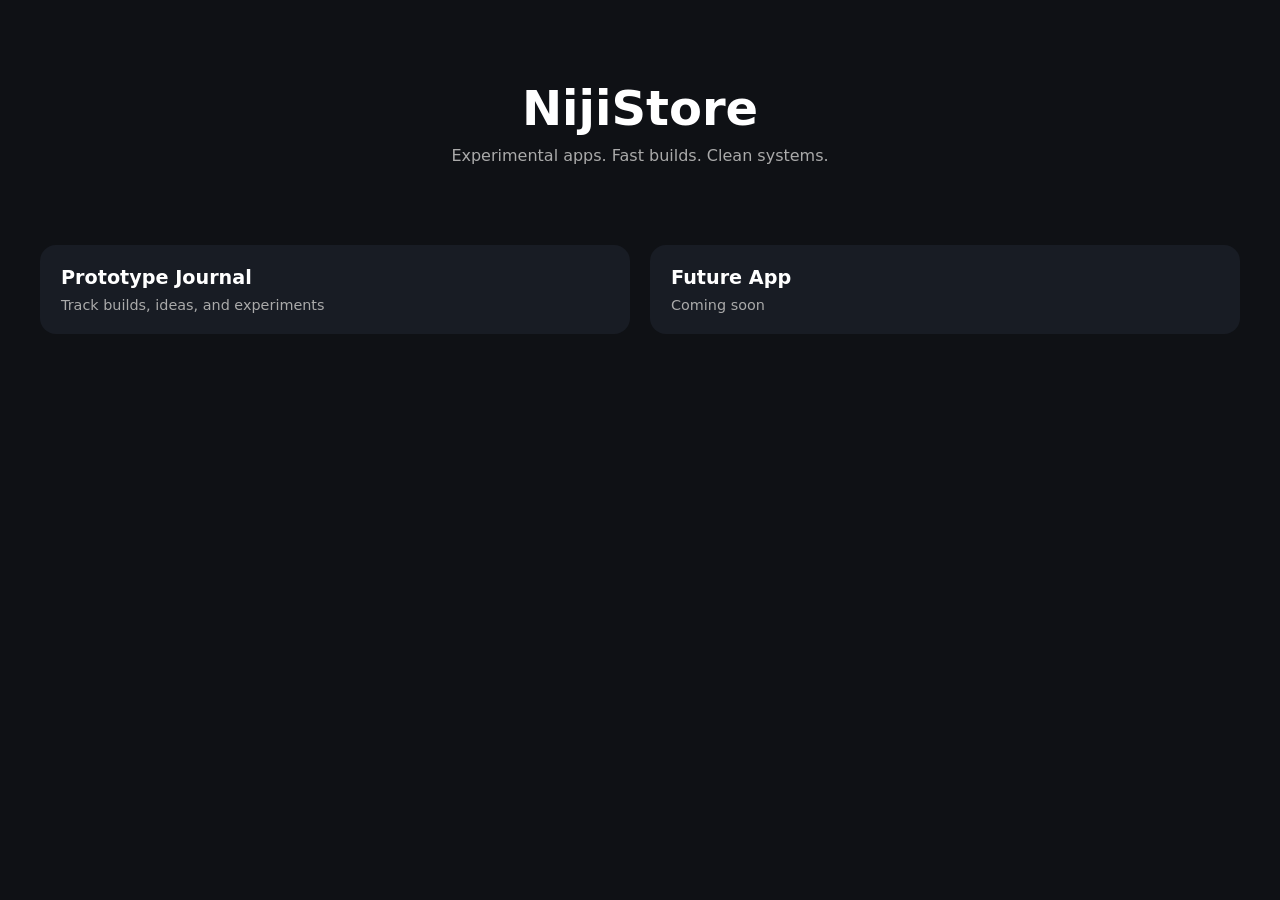
==== index.html @ 023519b2 "first commit" ====
<!DOCTYPE html>
<html lang="en">
<head>
  <meta charset="UTF-8" />
  <meta name="viewport" content="width=device-width, initial-scale=1.0"/>
  <title>NijiStore</title>
  <link rel="stylesheet" href="styles.css"/>
</head>
<body>

  <header class="hero">
    <h1>NijiStore</h1>
    <p>Experimental apps. Fast builds. Clean systems.</p>
  </header>

  <main class="apps" id="apps"></main>

  <script src="app.js"></script>
</body>
</html>
---- styles.css ----
* {
  margin: 0;
  padding: 0;
  box-sizing: border-box;
  font-family: system-ui;
}

body {
  background: #0f1115;
  color: #fff;
}

.hero {
  text-align: center;
  padding: 80px 20px 40px;
}

.hero h1 {
  font-size: 3rem;
  margin-bottom: 10px;
}

.hero p {
  color: #aaa;
}

.apps {
  display: grid;
  grid-template-columns: repeat(auto-fit, minmax(220px, 1fr));
  gap: 20px;
  padding: 40px;
}

.card {
  background: #181c24;
  border-radius: 16px;
  padding: 20px;
  cursor: pointer;
  transition: 0.2s ease;
  border: 1px solid transparent;
}

.card:hover {
  transform: translateY(-5px);
  border-color: #2a2f3a;
}

.card h2 {
  font-size: 1.2rem;
  margin-bottom: 8px;
}

.card p {
  font-size: 0.9rem;
  color: #aaa;
}
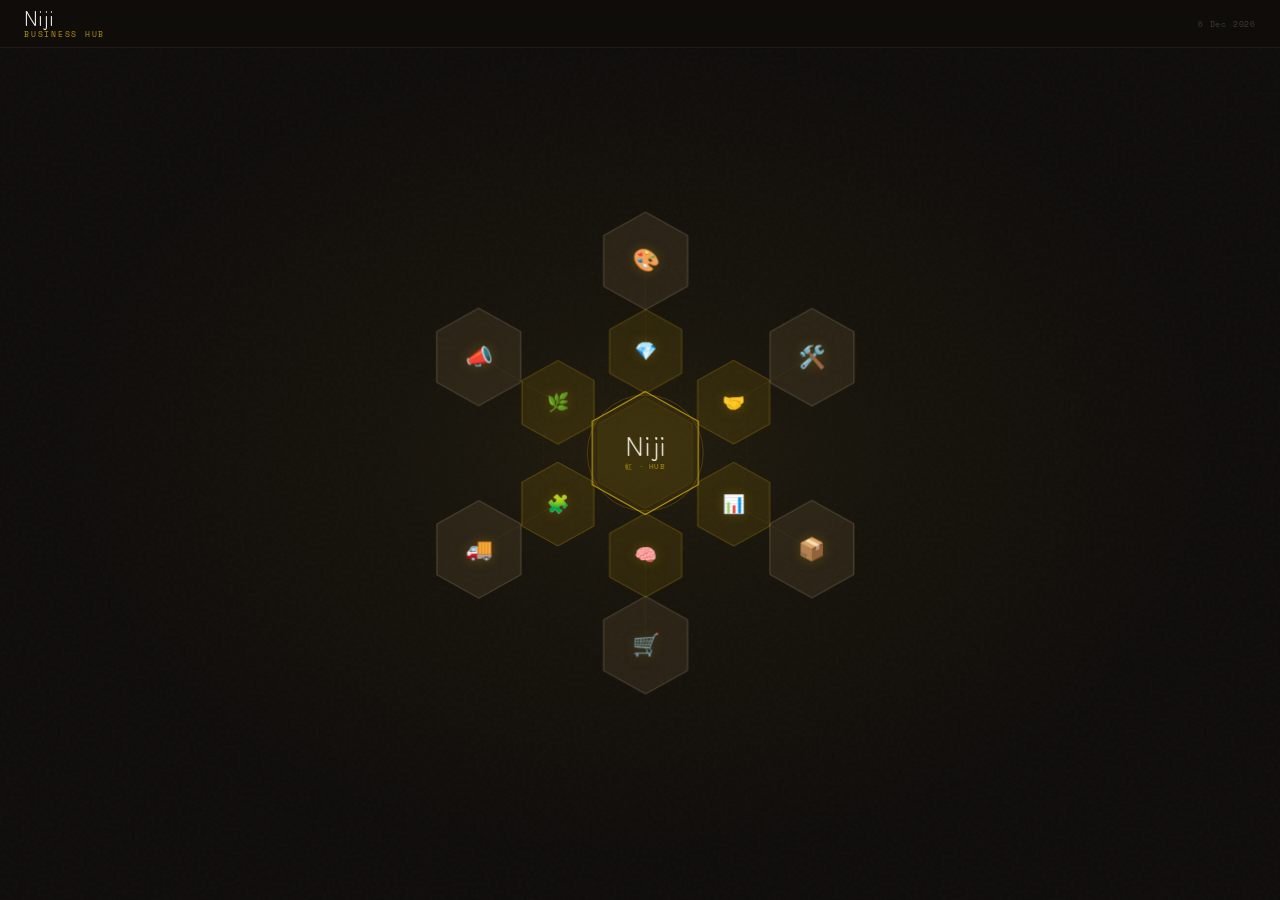
==== commit 625ecff3: "feat(frontend): refactor UI into modular hex system with physics-based interactions - split monolith" ====
--- a/index.html
+++ b/index.html
@@ -1,20 +1,31 @@
 <!DOCTYPE html>
 <html lang="en">
 <head>
-  <meta charset="UTF-8" />
-  <meta name="viewport" content="width=device-width, initial-scale=1.0"/>
-  <title>NijiStore</title>
-  <link rel="stylesheet" href="styles.css"/>
+<meta charset="UTF-8">
+<meta name="viewport" content="width=device-width, initial-scale=1.0, maximum-scale=1.0">
+<title>Niji — Business Hub</title>
+<link href="https://fonts.googleapis.com/css2?family=Cormorant+Garamond:ital,wght@0,300;0,400;0,600;1,300;1,400&family=Klee+One&family=Space+Mono:wght@400;700&display=swap" rel="stylesheet">
+<link rel="stylesheet" href="styles.css">
 </head>
 <body>
 
-  <header class="hero">
-    <h1>NijiStore</h1>
-    <p>Experimental apps. Fast builds. Clean systems.</p>
-  </header>
+<div class="top-bar">
+  <div>
+    <div class="top-brand">Niji</div>
+    <div class="top-sub">Business Hub</div>
+  </div>
+  <div class="top-date" id="top-date"></div>
+</div>
 
-  <main class="apps" id="apps"></main>
+<div class="stage">
+  <div class="hex-cluster" id="cluster"></div>
+</div>
 
-  <script src="app.js"></script>
+<div class="popup-overlay" id="popup-overlay">
+  <button class="popup-close" id="popup-close">✕</button>
+  <div class="popup-cluster" id="popup-cluster"></div>
+</div>
+
+<script src="app.js"></script>
 </body>
 </html>
--- a/styles.css
+++ b/styles.css
@@ -1,56 +1,249 @@
-* {
-  margin: 0;
-  padding: 0;
-  box-sizing: border-box;
-  font-family: system-ui;
-}
-
-body {
-  background: #0f1115;
-  color: #fff;
-}
-
-.hero {
-  text-align: center;
-  padding: 80px 20px 40px;
-}
-
-.hero h1 {
-  font-size: 3rem;
-  margin-bottom: 10px;
-}
-
-.hero p {
-  color: #aaa;
-}
-
-.apps {
-  display: grid;
-  grid-template-columns: repeat(auto-fit, minmax(220px, 1fr));
-  gap: 20px;
-  padding: 40px;
-}
-
-.card {
-  background: #181c24;
-  border-radius: 16px;
-  padding: 20px;
+:root {
+  --ink:     #0f0d0b;
+  --paper:   #f5f0e8;
+  --mid:     #c9b99a;
+  --accent:  #8b6f47;
+  --gold:    #b8960c;
+  --gold-lt: #d4af37;
+  --muted:   #7a7267;
+  --silver:  #d4d0c8;
+}
+
+*, *::before, *::after { margin: 0; padding: 0; box-sizing: border-box; }
+
+html, body {
+  width: 100%; height: 100%;
+  overflow: hidden;
+  background: var(--ink);
+  color: var(--paper);
+  font-family: 'Cormorant Garamond', serif;
+  user-select: none;
+}
+
+/* grain + glow */
+body::before {
+  content: '';
+  position: fixed; inset: 0; z-index: 0;
+  background:
+    radial-gradient(ellipse 70% 70% at 50% 50%, rgba(184,150,12,.07) 0%, transparent 65%),
+    radial-gradient(ellipse 40% 30% at 50% 50%, rgba(139,111,71,.06) 0%, transparent 50%);
+  pointer-events: none;
+}
+
+body::after {
+  content: '';
+  position: fixed; inset: 0; z-index: 0;
+  background-image: url("data:image/svg+xml,%3Csvg viewBox='0 0 256 256' xmlns='http://www.w3.org/2000/svg'%3E%3Cfilter id='n'%3E%3CfeTurbulence type='fractalNoise' baseFrequency='0.9' numOctaves='4' stitchTiles='stitch'/%3E%3C/filter%3E%3Crect width='100%25' height='100%25' filter='url(%23n)' opacity='0.045'/%3E%3C/svg%3E");
+  pointer-events: none; opacity: .6;
+}
+
+/* top bar */
+.top-bar {
+  position: fixed; top: 0; left: 0; right: 0;
+  height: 48px;
+  display: flex; justify-content: space-between; align-items: center;
+  padding: 0 24px;
+  border-bottom: .5px solid rgba(255,255,255,.06);
+  background: rgba(15,13,11,.8);
+  backdrop-filter: blur(8px);
+  z-index: 100;
+}
+
+.top-brand {
+  font-family: 'Klee One', cursive;
+  font-size: 20px; color: var(--paper); line-height: 1;
+}
+
+.top-sub {
+  font-family: 'Space Mono', monospace;
+  font-size: 8px; letter-spacing: .22em; text-transform: uppercase;
+  color: var(--gold);
+}
+
+.top-date {
+  font-family: 'Space Mono', monospace;
+  font-size: 8px; color: rgba(255,255,255,.2); letter-spacing: .1em;
+}
+
+/* stage */
+.stage {
+  position: fixed; inset: 0;
+  display: flex; align-items: center; justify-content: center;
+  z-index: 1; overflow: hidden;
+}
+
+.hex-cluster {
+  position: relative;
+  width: 560px; height: 560px;
+  flex-shrink: 0;
+}
+
+/* hex base — all rings use this */
+.hex {
+  position: absolute;
+  display: flex; flex-direction: column;
+  align-items: center; justify-content: center;
   cursor: pointer;
-  transition: 0.2s ease;
-  border: 1px solid transparent;
-}
-
-.card:hover {
-  transform: translateY(-5px);
-  border-color: #2a2f3a;
-}
-
-.card h2 {
-  font-size: 1.2rem;
-  margin-bottom: 8px;
-}
-
-.card p {
-  font-size: 0.9rem;
-  color: #aaa;
+  transform-origin: center;
+  will-change: transform;
+  z-index: 2;
+}
+
+.hex svg {
+  position: absolute; inset: 0; width: 100%; height: 100%; overflow: visible;
+}
+
+.hex-content {
+  position: relative; z-index: 2;
+  display: flex; flex-direction: column;
+  align-items: center; justify-content: center;
+  pointer-events: none;
+}
+
+.hex-icon {
+  line-height: 1;
+  filter: drop-shadow(0 0 6px rgba(184,150,12,.3));
+}
+
+/* tooltip */
+.hex-label {
+  position: absolute;
+  bottom: calc(100% + 8px);
+  left: 50%; transform: translateX(-50%);
+  white-space: nowrap;
+  font-family: 'Space Mono', monospace;
+  font-size: 8px; letter-spacing: .14em; text-transform: uppercase;
+  color: var(--gold);
+  background: rgba(15,13,11,.92);
+  border: .5px solid rgba(184,150,12,.3);
+  padding: 5px 10px;
+  opacity: 0; pointer-events: none;
+  transition: opacity .2s ease;
+  backdrop-filter: blur(4px);
+  z-index: 20;
+}
+
+.hex:hover .hex-label { opacity: 1; }
+
+/* center hex */
+.hex-center {
+  cursor: default; z-index: 5;
+}
+
+.center-brand {
+  font-family: 'Klee One', cursive;
+  font-size: 26px; color: var(--paper); line-height: .9;
+  position: relative; z-index: 2;
+}
+
+.center-kanji {
+  font-family: 'Space Mono', monospace;
+  font-size: 7px; letter-spacing: .18em; text-transform: uppercase;
+  color: var(--gold); margin-top: 4px;
+  position: relative; z-index: 2;
+}
+
+/* connection lines SVG */
+.connections {
+  position: absolute; inset: 0; pointer-events: none; z-index: 1;
+  width: 100%; height: 100%;
+}
+
+/* pulse rings */
+@keyframes pulseRing {
+  0%   { r: 58; opacity: .4; }
+  100% { r: 72; opacity: 0; }
+}
+.pulse-ring   { animation: pulseRing 2.5s ease-out infinite; }
+.pulse-ring-2 { animation: pulseRing 2.5s ease-out infinite .8s; }
+
+/* popup overlay */
+.popup-overlay {
+  position: fixed; inset: 0; z-index: 200;
+  background: rgba(10,9,7,.75);
+  backdrop-filter: blur(6px);
+  display: flex; align-items: center; justify-content: center;
+  opacity: 0; pointer-events: none;
+  transition: opacity .2s ease;
+}
+
+.popup-overlay.open {
+  opacity: 1; pointer-events: all;
+}
+
+.popup-cluster {
+  position: relative;
+  width: 420px; height: 420px;
+  flex-shrink: 0;
+  will-change: transform;
+}
+
+/* popup center */
+.popup-center {
+  position: absolute;
+  display: flex; flex-direction: column;
+  align-items: center; justify-content: center;
+  z-index: 10; pointer-events: none;
+}
+
+.popup-center svg {
+  position: absolute; inset: 0; width: 100%; height: 100%;
+}
+
+.popup-icon { font-size: 28px; line-height: 1; margin-bottom: 6px; position: relative; z-index: 2; }
+
+.popup-cat-name {
+  font-family: 'Space Mono', monospace;
+  font-size: 7px; letter-spacing: .12em; text-transform: uppercase;
+  color: var(--gold); text-align: center; line-height: 1.5;
+  position: relative; z-index: 2;
+}
+
+/* popup sub hexes */
+.popup-hex {
+  position: absolute;
+  display: flex; flex-direction: column;
+  align-items: center; justify-content: center;
+  cursor: pointer;
+  will-change: transform;
+}
+
+.popup-hex svg {
+  position: absolute; inset: 0; width: 100%; height: 100%;
+}
+
+.popup-hex-content {
+  position: relative; z-index: 2;
+  display: flex; flex-direction: column;
+  align-items: center; justify-content: center; gap: 4px;
+  padding: 6px; pointer-events: none;
+}
+
+.ph-icon { font-size: 16px; line-height: 1; }
+
+.ph-name {
+  font-family: 'Space Mono', monospace;
+  font-size: 6px; letter-spacing: .08em; text-transform: uppercase;
+  color: var(--mid); text-align: center; line-height: 1.3;
+}
+
+/* close button */
+.popup-close {
+  position: fixed; top: 20px; right: 20px;
+  width: 36px; height: 36px;
+  border: .5px solid rgba(255,255,255,.15);
+  background: rgba(15,13,11,.8);
+  color: rgba(255,255,255,.4);
+  font-family: 'Space Mono', monospace; font-size: 12px;
+  cursor: pointer; display: flex; align-items: center; justify-content: center;
+  transition: border-color .18s, color .18s; z-index: 300;
+}
+.popup-close:hover { border-color: var(--gold); color: var(--gold); }
+
+/* mobile */
+@media (max-width: 640px) {
+  .hex-cluster { width: 380px; height: 380px; }
+  .popup-cluster { width: 340px; height: 340px; }
+  .center-brand { font-size: 18px; }
+  .center-kanji { font-size: 5px; }
 }
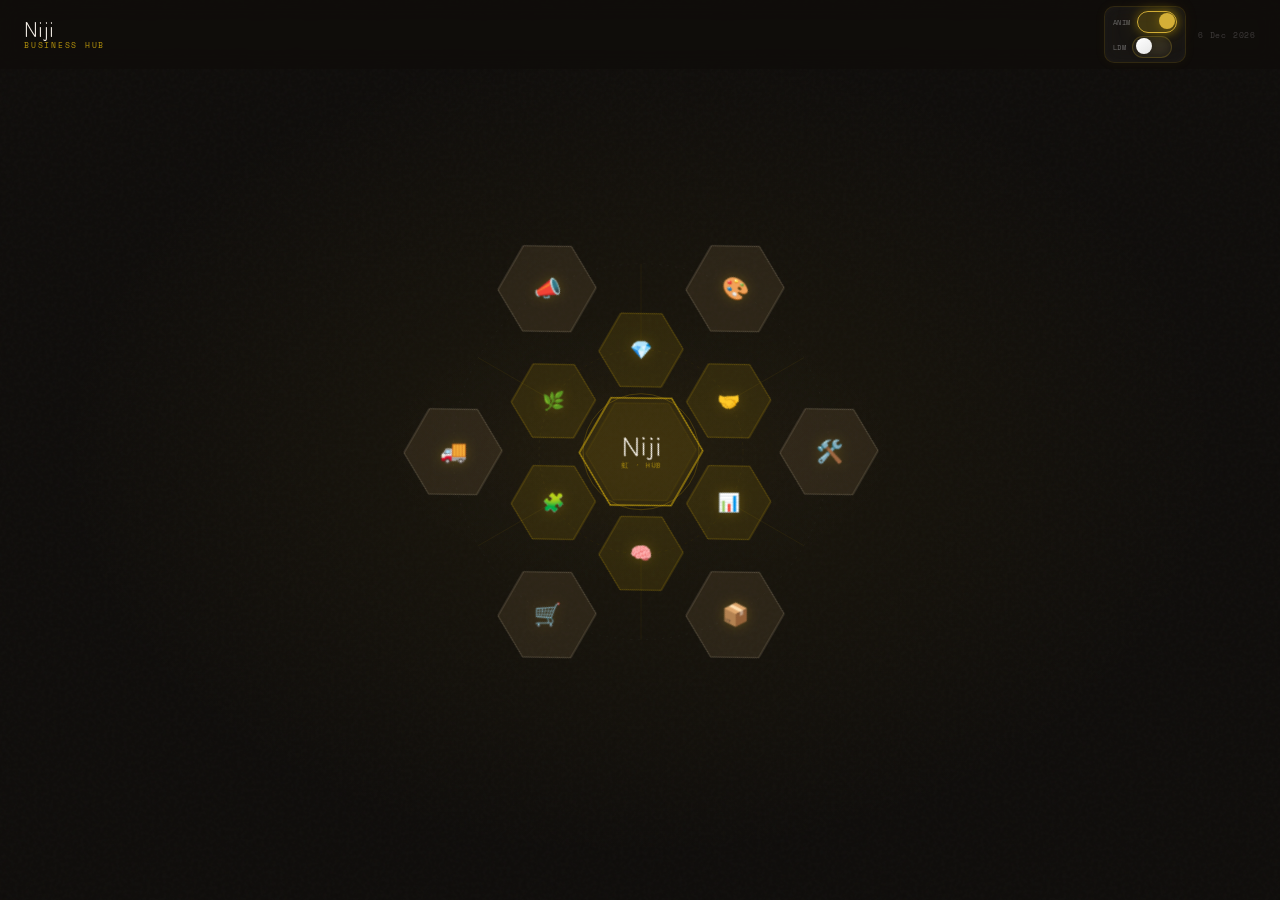
==== commit 054806ac: "ui overhaul + hex fixes + anim toggles" ====
--- a/index.html
+++ b/index.html
@@ -10,12 +10,38 @@
 <body>
 
 <div class="top-bar">
-  <div>
-    <div class="top-brand">Niji</div>
-    <div class="top-sub">Business Hub</div>
+
+  <div class="top-left">
+    <div>
+      <div class="top-brand">Niji</div>
+      <div class="top-sub">Business Hub</div>
+    </div>
   </div>
-  <div class="top-date" id="top-date"></div>
-</div>
+
+  <div class="top-right">
+
+    <div class="toggle-stack glass-capsule">
+
+      <div class="toggle-row">
+        <span class="toggle-label">Anim</span>
+        <label class="switch">
+          <input type="checkbox" id="toggle-anim" checked>
+          <span class="slider round"></span>
+        </label>
+      </div>
+      
+      <div class="toggle-row">
+        <span class="toggle-label">LDM</span>
+        <label class="switch">
+          <input type="checkbox" id="toggle-ldm">
+          <span class="slider round"></span>
+        </label>
+      </div>
+    </div>
+    <div class="top-date" id="top-date"></div>
+  </div>
+
+</div> 
 
 <div class="stage">
   <div class="hex-cluster" id="cluster"></div>
--- a/styles.css
+++ b/styles.css
@@ -39,13 +39,22 @@
 
 /* top bar */
 .top-bar {
-  position: fixed; top: 0; left: 0; right: 0;
-  height: 48px;
-  display: flex; justify-content: space-between; align-items: center;
-  padding: 0 24px;
-  border-bottom: .5px solid rgba(255,255,255,.06);
+  position: fixed;
+  top: 0;
+  left: 0;
+  right: 0;
+
+  height: auto;          /* IMPORTANT */
+  min-height: 42px;
+
+  padding: 6px 24px;
+
+  display: flex;
+  justify-content: space-between;
+  align-items: center;
+
   background: rgba(15,13,11,.8);
-  backdrop-filter: blur(8px);
+  backdrop-filter: blur(10px);
   z-index: 100;
 }
 
@@ -58,6 +67,13 @@
   font-family: 'Space Mono', monospace;
   font-size: 8px; letter-spacing: .22em; text-transform: uppercase;
   color: var(--gold);
+}
+
+.top-right {
+  display: flex;
+  flex-direction: row;
+  align-items: center;
+  gap: 12px;
 }
 
 .top-date {
@@ -98,6 +114,7 @@
   display: flex; flex-direction: column;
   align-items: center; justify-content: center;
   pointer-events: none;
+  transform: rotate(-30deg);
 }
 
 .hex-icon {
@@ -108,8 +125,8 @@
 /* tooltip */
 .hex-label {
   position: absolute;
-  bottom: calc(100% + 8px);
-  left: 50%; transform: translateX(-50%);
+  bottom: calc(100% + 6px);
+  right: 31%;
   white-space: nowrap;
   font-family: 'Space Mono', monospace;
   font-size: 8px; letter-spacing: .14em; text-transform: uppercase;
@@ -121,6 +138,7 @@
   transition: opacity .2s ease;
   backdrop-filter: blur(4px);
   z-index: 20;
+  transform: rotate(-30deg);
 }
 
 .hex:hover .hex-label { opacity: 1; }
@@ -188,6 +206,7 @@
 
 .popup-center svg {
   position: absolute; inset: 0; width: 100%; height: 100%;
+  transform: rotate(30deg)
 }
 
 .popup-icon { font-size: 28px; line-height: 1; margin-bottom: 6px; position: relative; z-index: 2; }
@@ -201,11 +220,12 @@
 
 /* popup sub hexes */
 .popup-hex {
-  position: absolute;
+  position: absolute !important;
   display: flex; flex-direction: column;
   align-items: center; justify-content: center;
   cursor: pointer;
   will-change: transform;
+  transform: rotate(30deg);
 }
 
 .popup-hex svg {
@@ -217,6 +237,7 @@
   display: flex; flex-direction: column;
   align-items: center; justify-content: center; gap: 4px;
   padding: 6px; pointer-events: none;
+  transform: rotate(-30deg);
 }
 
 .ph-icon { font-size: 16px; line-height: 1; }
@@ -225,6 +246,68 @@
   font-family: 'Space Mono', monospace;
   font-size: 6px; letter-spacing: .08em; text-transform: uppercase;
   color: var(--mid); text-align: center; line-height: 1.3;
+}
+
+.toggle-stack { display: flex; flex-direction: column; gap: 4px; }
+
+.glass-capsule {
+  display: flex; flex-direction: column; gap: 3px;
+  padding: 4px 8px; border-radius: 10px;
+  background: rgba(255,255,255,0.04);
+  border: 1px solid rgba(184,150,12,0.15);
+  backdrop-filter: blur(10px);
+  box-shadow: inset 0 0 8px rgba(255,255,255,0.03), 0 0 12px rgba(184,150,12,0.06);
+}
+
+.toggle-row { display: flex; align-items: center; gap: 6px; }
+
+.toggle-label {
+  font-family: 'Space Mono', monospace;
+  font-size: 7px; letter-spacing: .08em; text-transform: uppercase;
+  color: rgba(255,255,255,.35);
+}
+
+.switch {
+  position: relative; display: inline-block;
+  width: 40px; height: 22px; margin: 0;
+}
+
+.switch input { opacity: 0; width: 0; height: 0; }
+
+.slider {
+  position: absolute; inset: 0; cursor: pointer;
+  background: rgba(200,180,120,0.15);
+  border: 1px solid rgba(184,150,12,0.2);
+  transition: .35s; border-radius: 999px;
+  box-shadow: inset 0 0 8px rgba(0,0,0,0.4);
+}
+
+.slider:before {
+  content: "";
+  position: absolute;
+  height: 16px; width: 16px;
+  left: 3px; bottom: 3px;
+  background: linear-gradient(145deg, #fff, #e6e6e6);
+  border-radius: 50%; transition: .35s;
+  box-shadow: 0 0 8px rgba(0,0,0,0.3);
+}
+
+input:checked + .slider {
+  background: rgba(184,150,12,0.25);
+  border-color: var(--gold-lt);
+  box-shadow: 0 0 10px rgba(184,150,12,0.45), 0 0 25px rgba(184,150,12,0.2);
+  animation: goldPulse 2s infinite;
+}
+
+input:checked + .slider:before {
+  transform: translateX(18px);
+  background: var(--gold-lt);
+  box-shadow: 0 0 12px rgba(184,150,12,0.5);
+}
+
+@keyframes goldPulse {
+  0%,100% { box-shadow: 0 0 10px rgba(184,150,12,0.25); }
+  50%      { box-shadow: 0 0 18px rgba(184,150,12,0.5); }
 }
 
 /* close button */
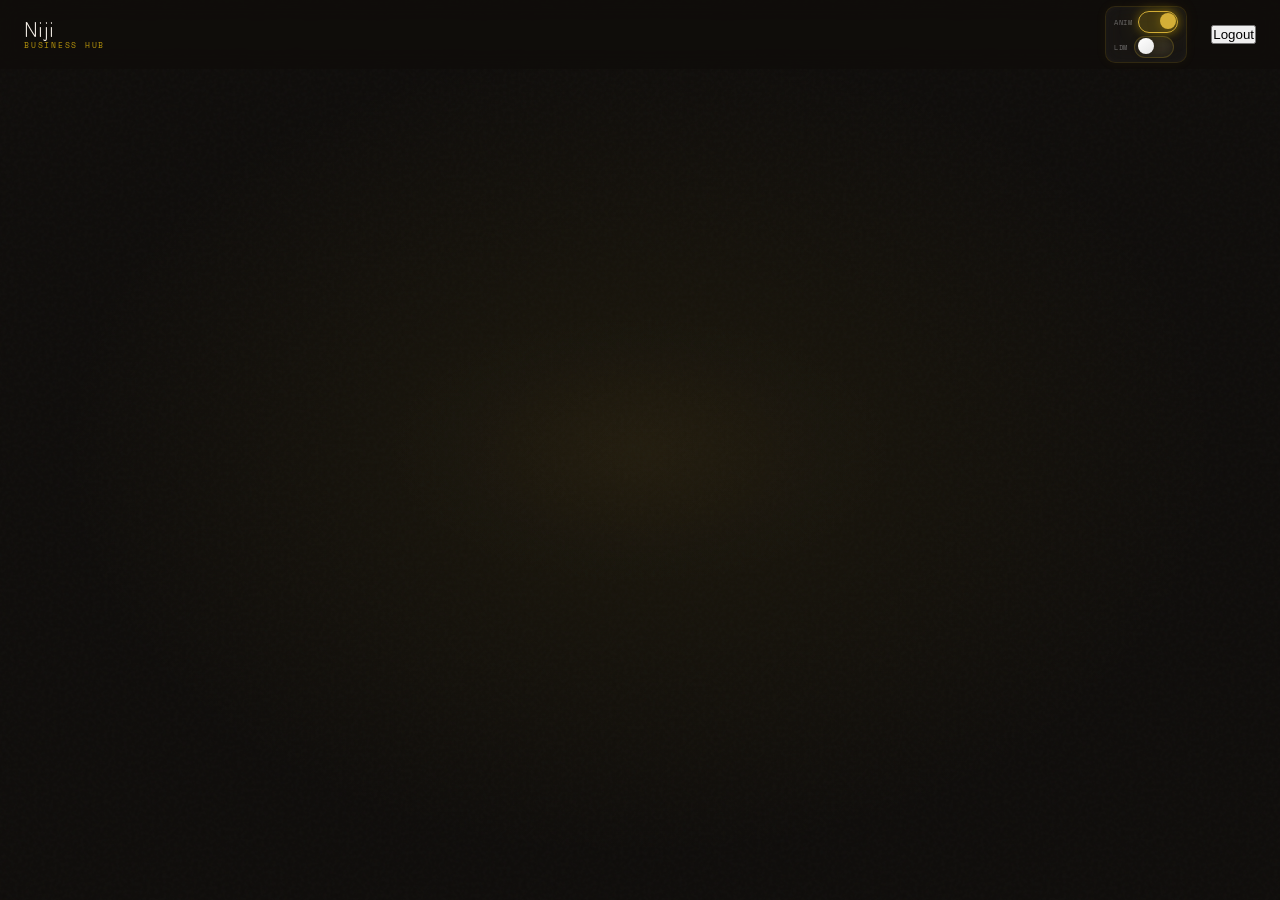
==== commit 69f7b9d7: "final auth system + frontend protection" ====
--- a/index.html
+++ b/index.html
@@ -39,6 +39,7 @@
       </div>
     </div>
     <div class="top-date" id="top-date"></div>
+    <button onclick="logout()">Logout</button>
   </div>
 
 </div> 
@@ -52,6 +53,6 @@
   <div class="popup-cluster" id="popup-cluster"></div>
 </div>
 
-<script src="app.js"></script>
+<script src="app.js" async></script>
 </body>
 </html>
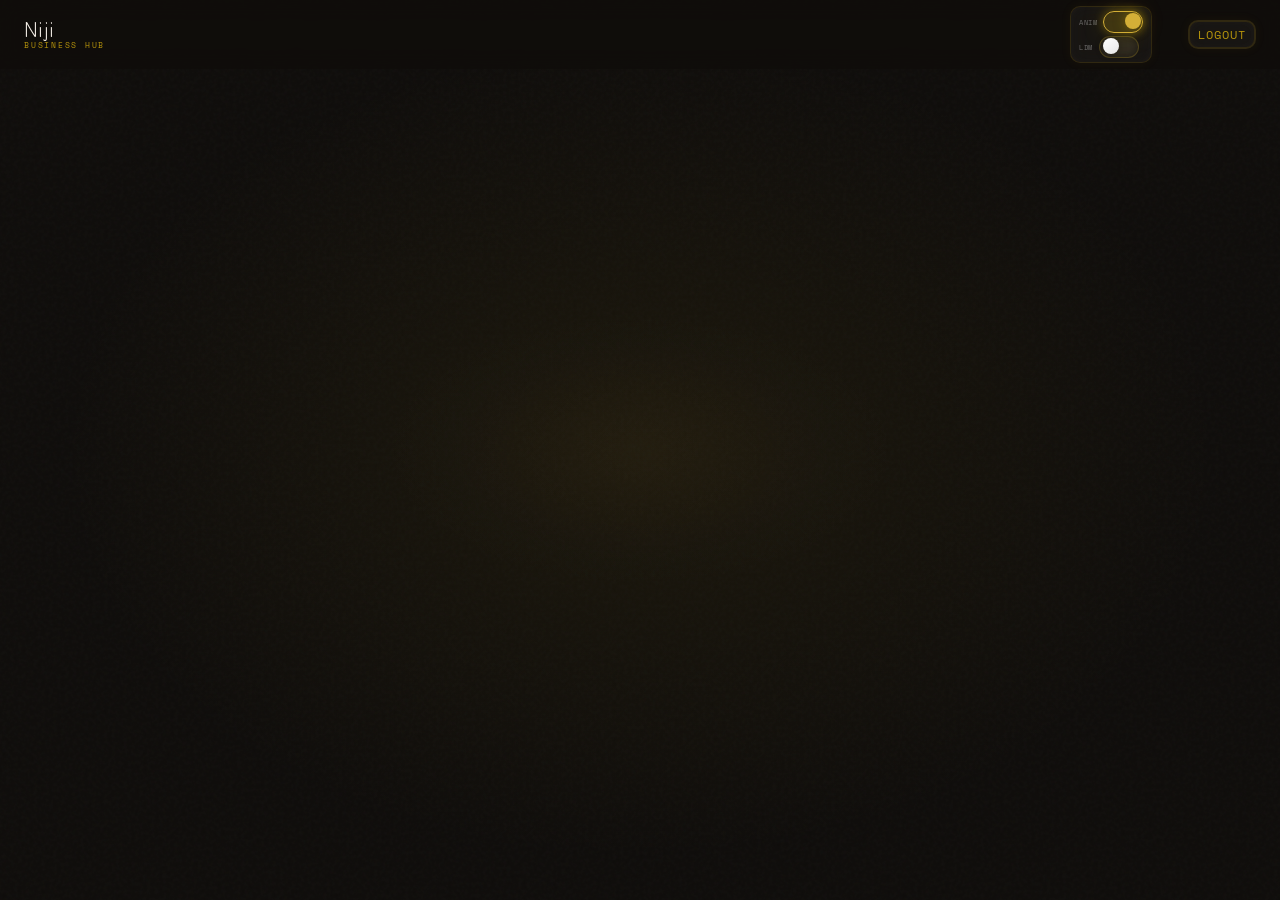
==== commit 3b9fd11a: "style: styled logout button and login page." ====
--- a/index.html
+++ b/index.html
@@ -38,8 +38,10 @@
         </label>
       </div>
     </div>
-    <div class="top-date" id="top-date"></div>
-    <button onclick="logout()">Logout</button>
+    <div class="date-logout-div"></div>
+      <div class="top-date" id="top-date"></div>
+      <button class="logout-btn" id="logoutBtn">Logout</button>
+    </div>
   </div>
 
 </div> 
@@ -53,6 +55,6 @@
   <div class="popup-cluster" id="popup-cluster"></div>
 </div>
 
-<script src="app.js" async></script>
+<script type="module" src="app.js"></script>
 </body>
 </html>
--- a/styles.css
+++ b/styles.css
@@ -240,6 +240,22 @@
   transform: rotate(-30deg);
 }
 
+.date-logout-div {
+  display: flex; flex-direction: column; gap: 3px;
+}
+
+.logout-btn {
+  display: flex; flex-direction: column; gap: 3px;
+  padding: 4px 8px; border-radius: 10px;
+  background: rgba(255,255,255,0.04);
+  border: 2px solid rgba(184,150,12,0.15);
+  backdrop-filter: blur(10px);
+  box-shadow: inset 0 0 8px rgba(255,255,255,0.03), 0 0 12px rgba(184,150,12,0.06);
+  color: var(--gold);
+  font-family: 'Space Mono', monospace;
+  font-size: 11.5px; letter-spacing: .08em; text-transform: uppercase;
+}
+
 .ph-icon { font-size: 16px; line-height: 1; }
 
 .ph-name {
@@ -329,4 +345,80 @@
   .popup-cluster { width: 340px; height: 340px; }
   .center-brand { font-size: 18px; }
   .center-kanji { font-size: 5px; }
+}
+
+/* ── LOGIN PAGE ── */
+
+.login-wrapper {
+  position: fixed;
+  inset: 0;
+  display: flex;
+  align-items: center;
+  justify-content: center;
+  z-index: 2;
+}
+
+.login-card {
+  display: flex;
+  flex-direction: column;
+  gap: 12px;
+
+  padding: 28px 24px;
+  width: 260px;
+
+  border-radius: 14px;
+
+  background: rgba(15,13,11,0.85);
+  border: 1px solid rgba(184,150,12,0.2);
+
+  backdrop-filter: blur(12px);
+
+  box-shadow:
+    inset 0 0 12px rgba(255,255,255,0.03),
+    0 0 25px rgba(184,150,12,0.08);
+}
+
+.login-title {
+  font-family: 'Klee One', cursive;
+  font-size: 22px;
+  color: var(--paper);
+  text-align: center;
+}
+
+.login-sub {
+  font-family: 'Space Mono', monospace;
+  font-size: 8px;
+  letter-spacing: .2em;
+  text-transform: uppercase;
+  color: var(--gold);
+  text-align: center;
+  margin-bottom: 6px;
+}
+
+.login-input {
+  padding: 6px 8px;
+
+  border-radius: 8px;
+
+  background: rgba(255,255,255,0.04);
+  border: 1px solid rgba(184,150,12,0.15);
+
+  color: var(--paper);
+
+  font-family: 'Space Mono', monospace;
+  font-size: 10px;
+  letter-spacing: .08em;
+
+  outline: none;
+
+  backdrop-filter: blur(6px);
+}
+
+.login-input::placeholder {
+  color: rgba(255,255,255,0.25);
+}
+
+.login-input:focus {
+  border-color: var(--gold);
+  box-shadow: 0 0 10px rgba(184,150,12,0.25);
 }
